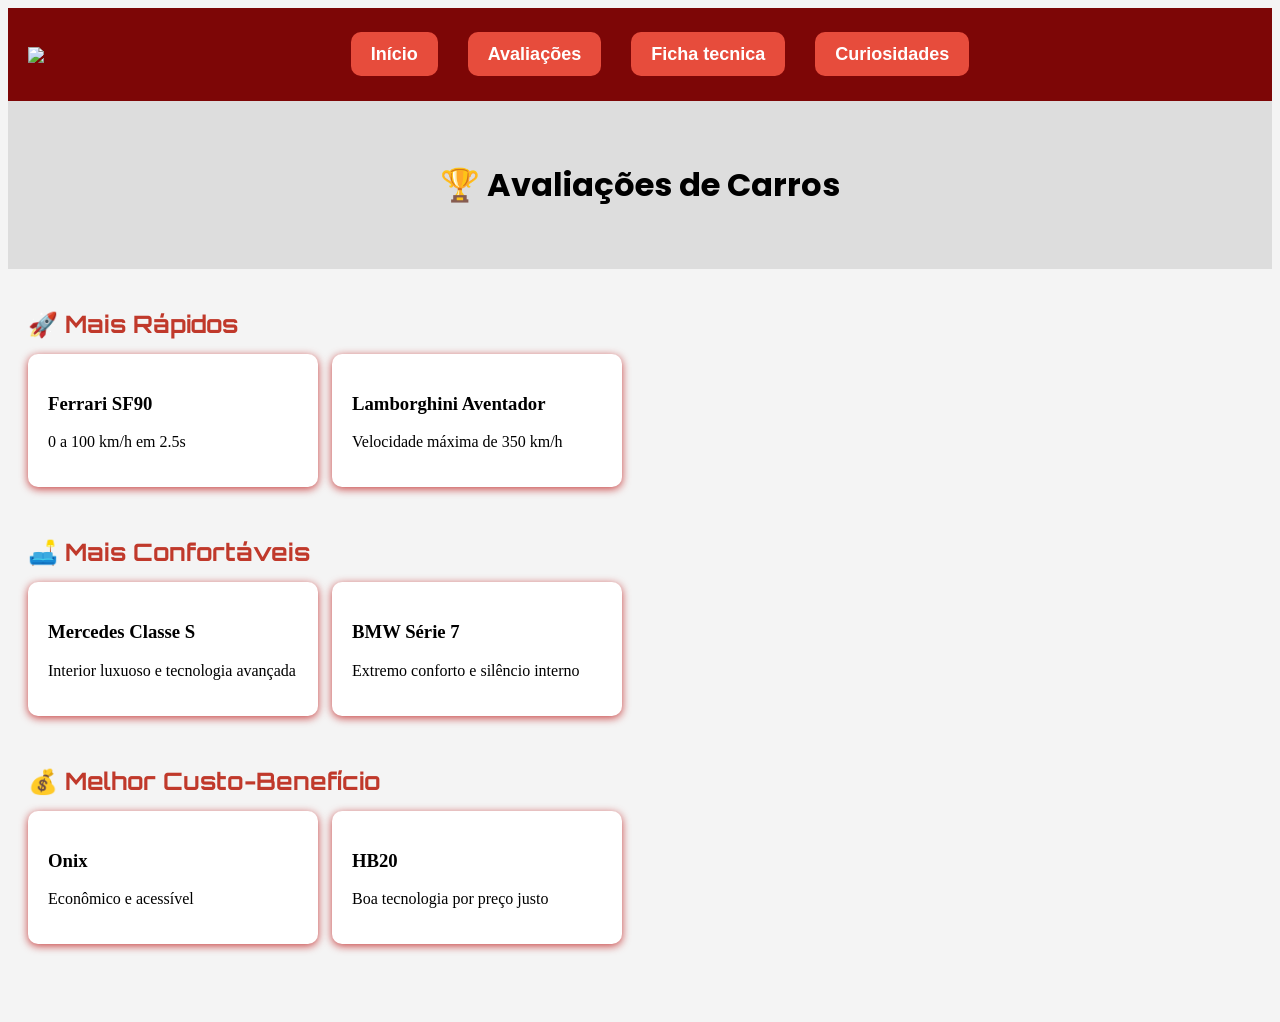
==== avaliações.html @ d596d3b8 "alterei a logo" ====
<!DOCTYPE html>
<html lang="pt-br">
<head>
    <meta charset="UTF-8">
    <title>Avaliações de Carros</title>
    <link rel="stylesheet" href="CSS/avaliacoes.css">
    <link rel="preconnect" href="https://fonts.googleapis.com">
<link rel="preconnect" href="https://fonts.gstatic.com" crossorigin>
<link href="https://fonts.googleapis.com/css2?family=Carattere&family=Carlito:ital,wght@0,400;0,700;1,400;1,700&family=Google+Sans:ital,opsz,wght@0,17..18,400..700;1,17..18,400..700&family=Inter:ital,opsz@0,14..32;1,14..32&family=Noto+Sans:ital,wght@0,100..900;1,100..900&family=Poppins:ital,wght@0,100;0,200;0,300;0,400;0,500;0,600;0,700;0,800;0,900;1,100;1,200;1,300;1,400;1,500;1,600;1,700;1,800;1,900&family=Roboto+Condensed:ital,wght@0,100..900;1,100..900&family=Roboto:ital,wght@0,100..900;1,100..900&display=swap" rel="stylesheet">
<link rel="preconnect" href="https://fonts.googleapis.com">
<link rel="preconnect" href="https://fonts.gstatic.com" crossorigin>
<link href="https://fonts.googleapis.com/css2?family=Carattere&family=Carlito:ital,wght@0,400;0,700;1,400;1,700&family=Google+Sans:ital,opsz,wght@0,17..18,400..700;1,17..18,400..700&family=Inter:ital,opsz@0,14..32;1,14..32&family=Noto+Sans:ital,wght@0,100..900;1,100..900&family=Orbitron:wght@400..900&family=Poppins:ital,wght@0,100;0,200;0,300;0,400;0,500;0,600;0,700;0,800;0,900;1,100;1,200;1,300;1,400;1,500;1,600;1,700;1,800;1,900&family=Roboto+Condensed:ital,wght@0,100..900;1,100..900&family=Roboto:ital,wght@0,100..900;1,100..900&display=swap" rel="stylesheet">
</head>
<body>

<header>
    <img src="Img/logo_site_carro-removebg-preview.png" class="logo">

    <nav>
        <ul>
            <li><a href="index.html">Início</a></li>
            <li><a href="avaliacoes.html">Avaliações</a></li>
            <li><a href="#">Ficha tecnica</a></li>
            <li><a href="#">Curiosidades</a></li>
        </ul>
    </nav>
</header>

<main>

    <h1 class="titulo">🏆 Avaliações de Carros</h1>

    <section class="avaliacoes">

        <!-- VELOCIDADE -->
        <div class="categoria">
            <h2>🚀 Mais Rápidos</h2>

            <div class="card">
                <h3>Ferrari SF90</h3>
                <p>0 a 100 km/h em 2.5s</p>
            </div>

            <div class="card">
                <h3>Lamborghini Aventador</h3>
                <p>Velocidade máxima de 350 km/h</p>
            </div>
        </div>

        <!-- CONFORTO -->
        <div class="categoria">
            <h2>🛋️ Mais Confortáveis</h2>

            <div class="card">
                <h3>Mercedes Classe S</h3>
                <p>Interior luxuoso e tecnologia avançada</p>
            </div>

            <div class="card">
                <h3>BMW Série 7</h3>
                <p>Extremo conforto e silêncio interno</p>
            </div>
        </div>

        <!-- CUSTO BENEFÍCIO -->
        <div class="categoria">
            <h2>💰 Melhor Custo-Benefício</h2>

            <div class="card">
                <h3>Onix</h3>
                <p>Econômico e acessível</p>
            </div>

            <div class="card">
                <h3>HB20</h3>
                <p>Boa tecnologia por preço justo</p>
            </div>
        </div>

    </section>

</main>

</body>
</html>
---- CSS/avaliacoes.css ----
/* Título */
.titulo {
    text-align: center;
    margin: 0;
    font-family: 'Poppins';
    padding: 60px 20px;
    background-color: #ddd;
}

body {
    background-color: #f4f4f4;
}

header {
    background-color: #7d0606;
    padding: 20px;
    position: relative;
}

.logo {
    width: 250px;
    height: auto;
    position: absolute;
    left: 20px;
    top: 50%;
    transform: translateY(-50%);
}

/* Seção geral */
.avaliacoes {
    padding: 20px;
}

/* Categoria */
.categoria {
    margin-bottom: 40px;
}

/* Título da categoria */
.categoria h2 {
    color: #c0392b;
    margin-bottom: 15px;
}

/* Cards */
.card {
    background-color: white;
    padding: 20px;
    margin-bottom: 10px;
    border-radius: 10px;
    width: 250px;
    box-shadow: 0px 2px 8px rgba(186, 5, 5, 0.748);
    display: inline-block;
    margin-right: 10px;
    transition: 0.3s;
}

/* Hover */
.card:hover {
    transform: scale(1.05);
}

nav ul {
    display: flex;
    justify-content: center;
    list-style: none; 
    gap: 30px;
    text-decoration: none;
    color: white;
}

nav ul li a {
    text-decoration: none;
    color: white;
    background-color: #e74c3c;
    padding: 12px 20px;
    font-size: 18px;
    font-weight: bold;
    font-family: Sans-serif;
    border-radius: 10px;
    transition: 0.3s;
}

nav ul li a:hover {
    background-color: #922b21;
    box-shadow: 0px 4px 12px rgba(0,0,0,0.4);
}

.categoria h2 {
    font-family: 'Orbitron';
    transition: 0.3s;
}

.categoria h2:hover {
    color: #7d0606;
    transform: translateX(10px);
}

@keyframes fadeDown {
    from {
        opacity: 0;
        transform: translateY(-30px);
    }
    to {
        opacity: 1;
        transform: translateY(0);
    }
}

.titulo {
    animation: fadeDown 1s ease;
}

@keyframes aparecer {
    from {
        opacity: 0;
        transform: translateY(30px);
    }
    to {
        opacity: 1;
        transform: translateY(0);
    }
}

.card {
    animation: aparecer 0.8s ease;
}

@keyframes slideDown {
    from {
        transform: translateY(-100%);
        opacity: 0;
    }
    to {
        transform: translateY(0);
        opacity: 1;
    }
}

header {
    animation: slideDown 1s ease;
}
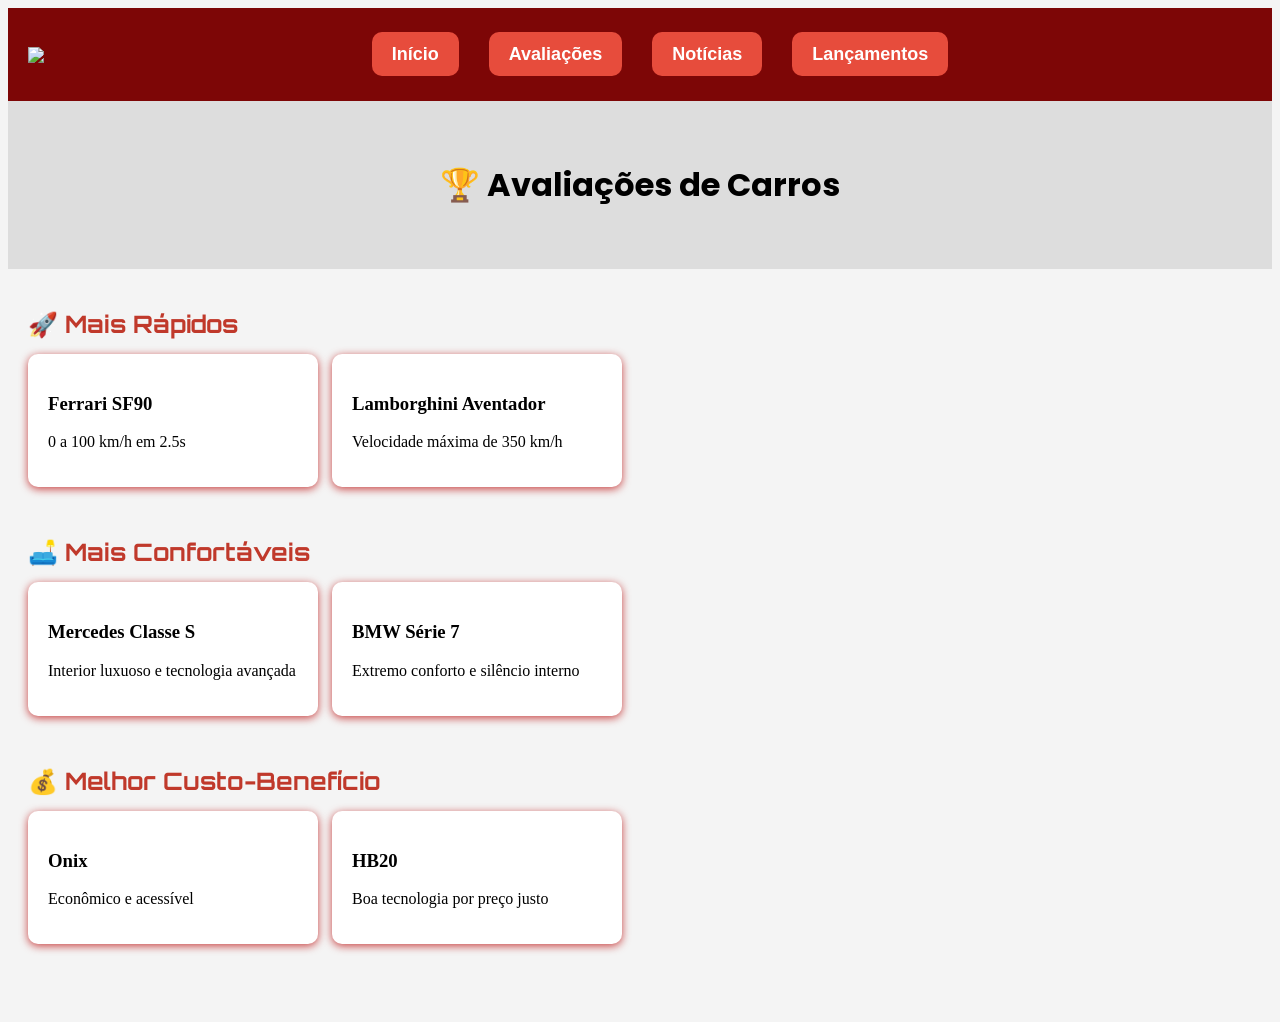
==== commit 6afad4c2: "alterei a logo" ====
--- a/avaliações.html
+++ b/avaliações.html
@@ -20,8 +20,8 @@
         <ul>
             <li><a href="index.html">Início</a></li>
             <li><a href="avaliacoes.html">Avaliações</a></li>
-            <li><a href="#">Ficha tecnica</a></li>
-            <li><a href="#">Curiosidades</a></li>
+            <li><a href="#">Notícias</a></li>
+            <li><a href="#">Lançamentos</a></li>
         </ul>
     </nav>
 </header>
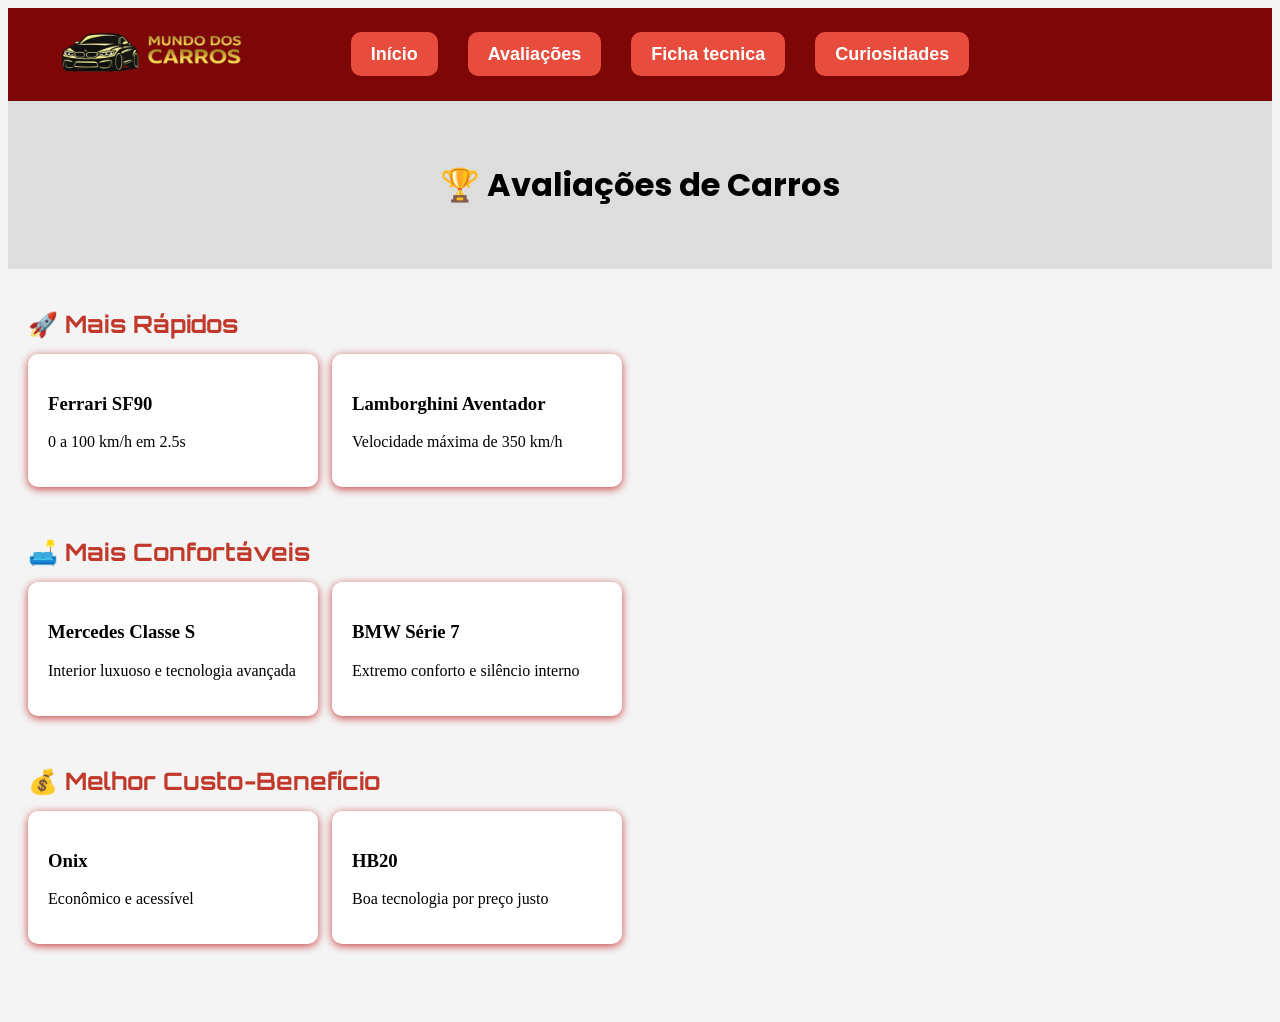
==== commit b9237261: "Merge branch 'Kaua-TelaAvaliações'" ====
--- a/avaliações.html
+++ b/avaliações.html
@@ -20,8 +20,8 @@
         <ul>
             <li><a href="index.html">Início</a></li>
             <li><a href="avaliacoes.html">Avaliações</a></li>
-            <li><a href="#">Notícias</a></li>
-            <li><a href="#">Lançamentos</a></li>
+            <li><a href="#">Ficha tecnica</a></li>
+            <li><a href="#">Curiosidades</a></li>
         </ul>
     </nav>
 </header>
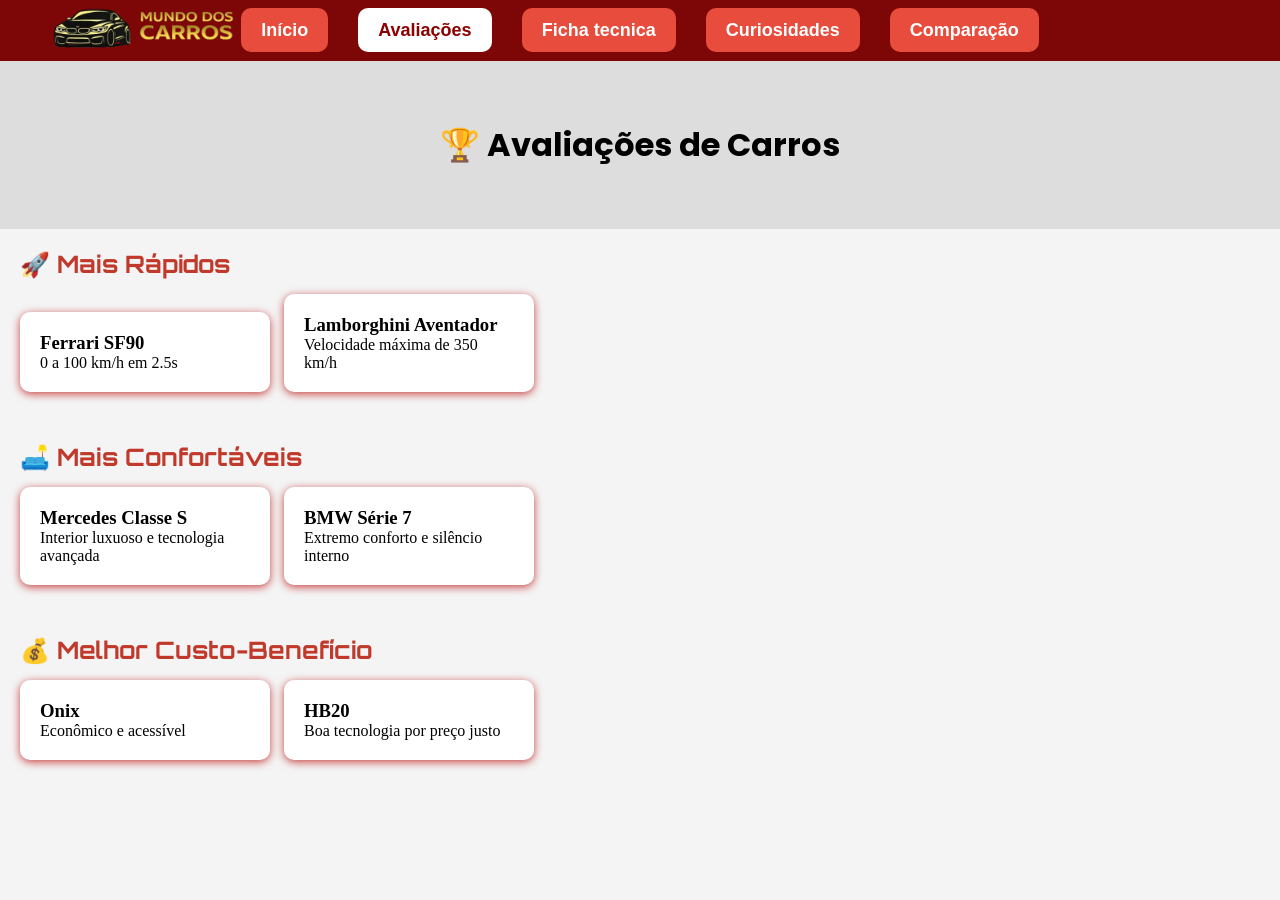
==== commit 56f4be86: "padronizando nav bar" ====
--- a/avaliações.html
+++ b/avaliações.html
@@ -19,9 +19,10 @@
     <nav>
         <ul>
             <li><a href="index.html">Início</a></li>
-            <li><a href="avaliacoes.html">Avaliações</a></li>
-            <li><a href="#">Ficha tecnica</a></li>
-            <li><a href="#">Curiosidades</a></li>
+            <li><a href="avaliações.html" class="active">Avaliações</a></li>
+            <li><a href="ficha-tecnica.html">Ficha tecnica</a></li>
+            <li><a href="curiosidade.html">Curiosidades</a></li>
+            <li><a href="comparar.html">Comparação</a></li>
         </ul>
     </nav>
 </header>
--- a/CSS/avaliacoes.css
+++ b/CSS/avaliacoes.css
@@ -1,3 +1,9 @@
+* {
+  margin: 0;
+  padding: 0;
+  box-sizing: border-box;
+}
+
 /* Título */
 .titulo {
     text-align: center;
@@ -139,4 +145,9 @@
 
 header {
     animation: slideDown 1s ease;
+}
+
+.active {
+  background: white !important;
+  color: #8B0000 !important;
 }
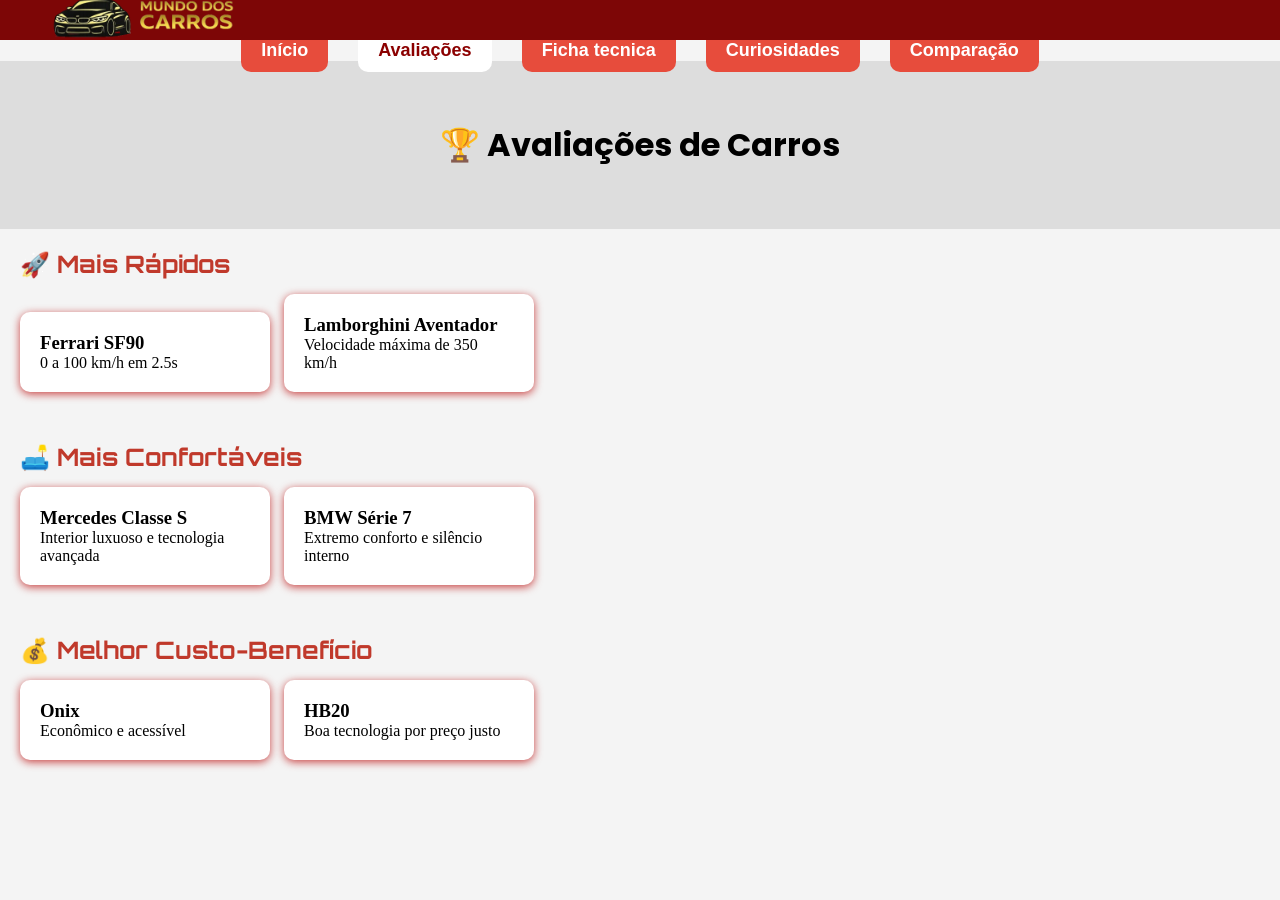
==== commit 01a8c02a: "**" ====
--- a/avaliações.html
+++ b/avaliações.html
@@ -14,7 +14,7 @@
 <body>
 
 <header>
-    <img src="Img/logo_site_carro-removebg-preview.png" class="logo">
+    <a href="index.html"><img src="Img/logo_site_carro-removebg-preview.png" class="logo"></header></a>
 
     <nav>
         <ul>
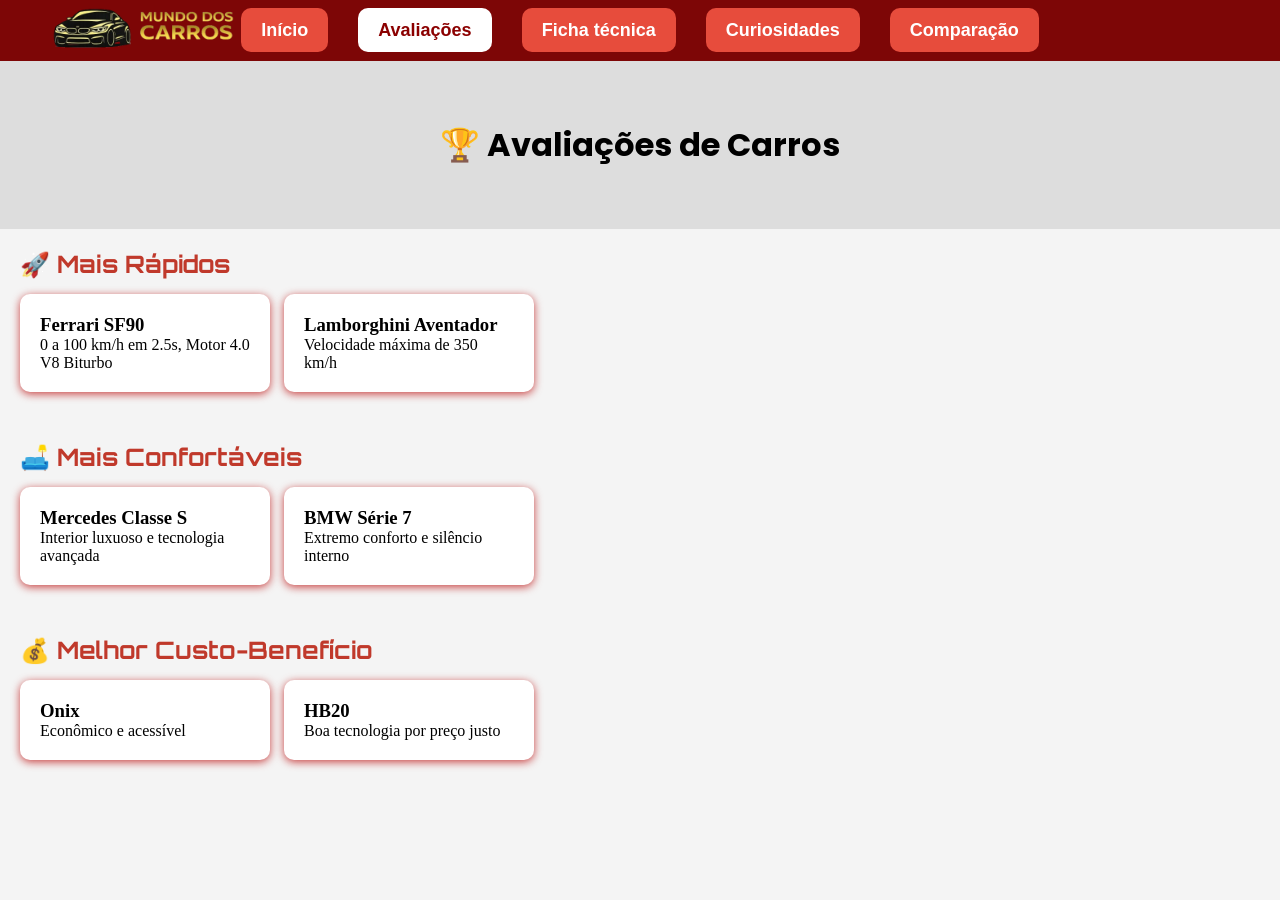
==== commit d54793a3: "commit final" ====
--- a/avaliações.html
+++ b/avaliações.html
@@ -14,13 +14,15 @@
 <body>
 
 <header>
-    <a href="index.html"><img src="Img/logo_site_carro-removebg-preview.png" class="logo"></header></a>
+    <a href="index.html">
+        <img src="Img/logo_site_carro-removebg-preview.png" class="logo" alt="Logo">
+    </a>
 
     <nav>
         <ul>
             <li><a href="index.html">Início</a></li>
             <li><a href="avaliações.html" class="active">Avaliações</a></li>
-            <li><a href="ficha-tecnica.html">Ficha tecnica</a></li>
+            <li><a href="ficha-tecnica.html">Ficha técnica</a></li>
             <li><a href="curiosidade.html">Curiosidades</a></li>
             <li><a href="comparar.html">Comparação</a></li>
         </ul>
@@ -39,7 +41,7 @@
 
             <div class="card">
                 <h3>Ferrari SF90</h3>
-                <p>0 a 100 km/h em 2.5s</p>
+                <p>0 a 100 km/h em 2.5s, Motor 4.0 V8 Biturbo</p>
             </div>
 
             <div class="card">
--- a/CSS/avaliacoes.css
+++ b/CSS/avaliacoes.css
@@ -1,28 +1,33 @@
+/* ===================== */
+/* Reset básico */
+/* ===================== */
 * {
-  margin: 0;
-  padding: 0;
-  box-sizing: border-box;
-}
-
-/* Título */
-.titulo {
-    text-align: center;
     margin: 0;
-    font-family: 'Poppins';
-    padding: 60px 20px;
-    background-color: #ddd;
-}
-
+    padding: 0;
+    box-sizing: border-box;
+}
+
+/* ===================== */
+/* Corpo da página */
+/* ===================== */
 body {
     background-color: #f4f4f4;
 }
 
+/* ===================== */
+/* Header */
+/* ===================== */
 header {
+    display: flex;
+    align-items: center;
+    justify-content: center;
     background-color: #7d0606;
     padding: 20px;
     position: relative;
-}
-
+    animation: slideDown 1s ease;
+}
+
+/* Logo */
 .logo {
     width: 250px;
     height: auto;
@@ -32,49 +37,20 @@
     transform: translateY(-50%);
 }
 
-/* Seção geral */
-.avaliacoes {
-    padding: 20px;
-}
-
-/* Categoria */
-.categoria {
-    margin-bottom: 40px;
-}
-
-/* Título da categoria */
-.categoria h2 {
-    color: #c0392b;
-    margin-bottom: 15px;
-}
-
-/* Cards */
-.card {
-    background-color: white;
-    padding: 20px;
-    margin-bottom: 10px;
-    border-radius: 10px;
-    width: 250px;
-    box-shadow: 0px 2px 8px rgba(186, 5, 5, 0.748);
-    display: inline-block;
-    margin-right: 10px;
-    transition: 0.3s;
-}
-
-/* Hover */
-.card:hover {
-    transform: scale(1.05);
-}
+/* ===================== */
+/* Navegação */
+/* ===================== */
+
+
 
 nav ul {
     display: flex;
     justify-content: center;
-    list-style: none; 
+    list-style: none;
     gap: 30px;
-    text-decoration: none;
-    color: white;
-}
-
+}
+
+/* Links do menu */
 nav ul li a {
     text-decoration: none;
     color: white;
@@ -82,26 +58,88 @@
     padding: 12px 20px;
     font-size: 18px;
     font-weight: bold;
-    font-family: Sans-serif;
+    font-family: sans-serif;
     border-radius: 10px;
     transition: 0.3s;
 }
 
+/* Hover dos links */
 nav ul li a:hover {
     background-color: #922b21;
-    box-shadow: 0px 4px 12px rgba(0,0,0,0.4);
-}
-
+    box-shadow: 0px 4px 12px rgba(0, 0, 0, 0.4);
+}
+
+/* ===================== */
+/* Título principal */
+/* ===================== */
+.titulo {
+    text-align: center;
+    font-family: 'Poppins', sans-serif;
+    padding: 60px 20px;
+    background-color: #ddd;
+    animation: fadeDown 1s ease;
+}
+
+/* ===================== */
+/* Seção de avaliações */
+/* ===================== */
+.avaliacoes {
+    padding: 20px;
+}
+
+/* Categoria */
+.categoria {
+    margin-bottom: 40px;
+}
+
+/* Título da categoria */
 .categoria h2 {
-    font-family: 'Orbitron';
+    font-family: 'Orbitron', sans-serif;
+    color: #c0392b;
+    margin-bottom: 15px;
     transition: 0.3s;
 }
 
+/* Hover no título */
 .categoria h2:hover {
     color: #7d0606;
     transform: translateX(10px);
 }
 
+/* ===================== */
+/* Cards */
+/* ===================== */
+.card {
+    display: inline-block;
+    width: 250px;
+    padding: 20px;
+    margin-bottom: 10px;
+    margin-right: 10px;
+
+    background-color: white;
+    border-radius: 10px;
+    box-shadow: 0px 2px 8px rgba(186, 5, 5, 0.748);
+
+    transition: 0.3s;
+    animation: aparecer 0.8s ease;
+}
+
+/* Hover dos cards */
+.card:hover {
+    transform: scale(1.05);
+}
+
+/* ===================== */
+/* Estado ativo */
+/* ===================== */
+.active {
+    background: white !important;
+    color: #8B0000 !important;
+}
+
+/* ===================== */
+/* Animações */
+/* ===================== */
 @keyframes fadeDown {
     from {
         opacity: 0;
@@ -113,10 +151,6 @@
     }
 }
 
-.titulo {
-    animation: fadeDown 1s ease;
-}
-
 @keyframes aparecer {
     from {
         opacity: 0;
@@ -128,10 +162,6 @@
     }
 }
 
-.card {
-    animation: aparecer 0.8s ease;
-}
-
 @keyframes slideDown {
     from {
         transform: translateY(-100%);
@@ -143,11 +173,69 @@
     }
 }
 
-header {
-    animation: slideDown 1s ease;
-}
-
-.active {
-  background: white !important;
-  color: #8B0000 !important;
+@media (max-width: 900px) {
+    /* Ajuste do Header para telas médias */
+    header {
+        flex-direction: column; /* Empilha logo e menu */
+        padding: 60px 20px 20px 20px; /* Dá espaço para a logo no topo */
+    }
+
+    .logo {
+        position: relative; /* Sai do modo "por cima de tudo" */
+        left: auto;
+        top: auto;
+        transform: none;
+        margin-bottom: 20px;
+        display: block;
+        margin-left: auto;
+        margin-right: auto;
+        width: 180px; /* Diminui a logo no celular */
+    }
+
+    .login-btn{
+        bottom: 80%;
+    }
+
+    nav ul {
+        gap: 20px; /* Diminui espaço entre botões */
+        flex-wrap: wrap; /* Permite que os botões quebrem linha */
+    }
+
+    nav ul li a {
+        padding: 8px 15px;
+        font-size: 14px;
+    }
+}
+
+@media (max-width: 600px) {
+    /* Filtros e Cards em celulares pequenos */
+    .filtros {
+        padding: 10px;
+        justify-content: center;
+    }
+
+    .filtros input, 
+    .filtros select, 
+    .filtros button {
+        width: 100%; /* Ocupa a largura toda no celular */
+    }
+
+    .lista {
+        padding: 0 15px;
+    }
+
+    .card {
+        flex-direction: column; /* Imagem em cima, texto embaixo */
+        align-items: flex-start;
+        text-align: center;
+    }
+
+    .imagem {
+        width: 100%; /* Imagem ocupa o card todo */
+        height: 150px;
+    }
+
+    .info {
+        width: 100%;
+    }
 }
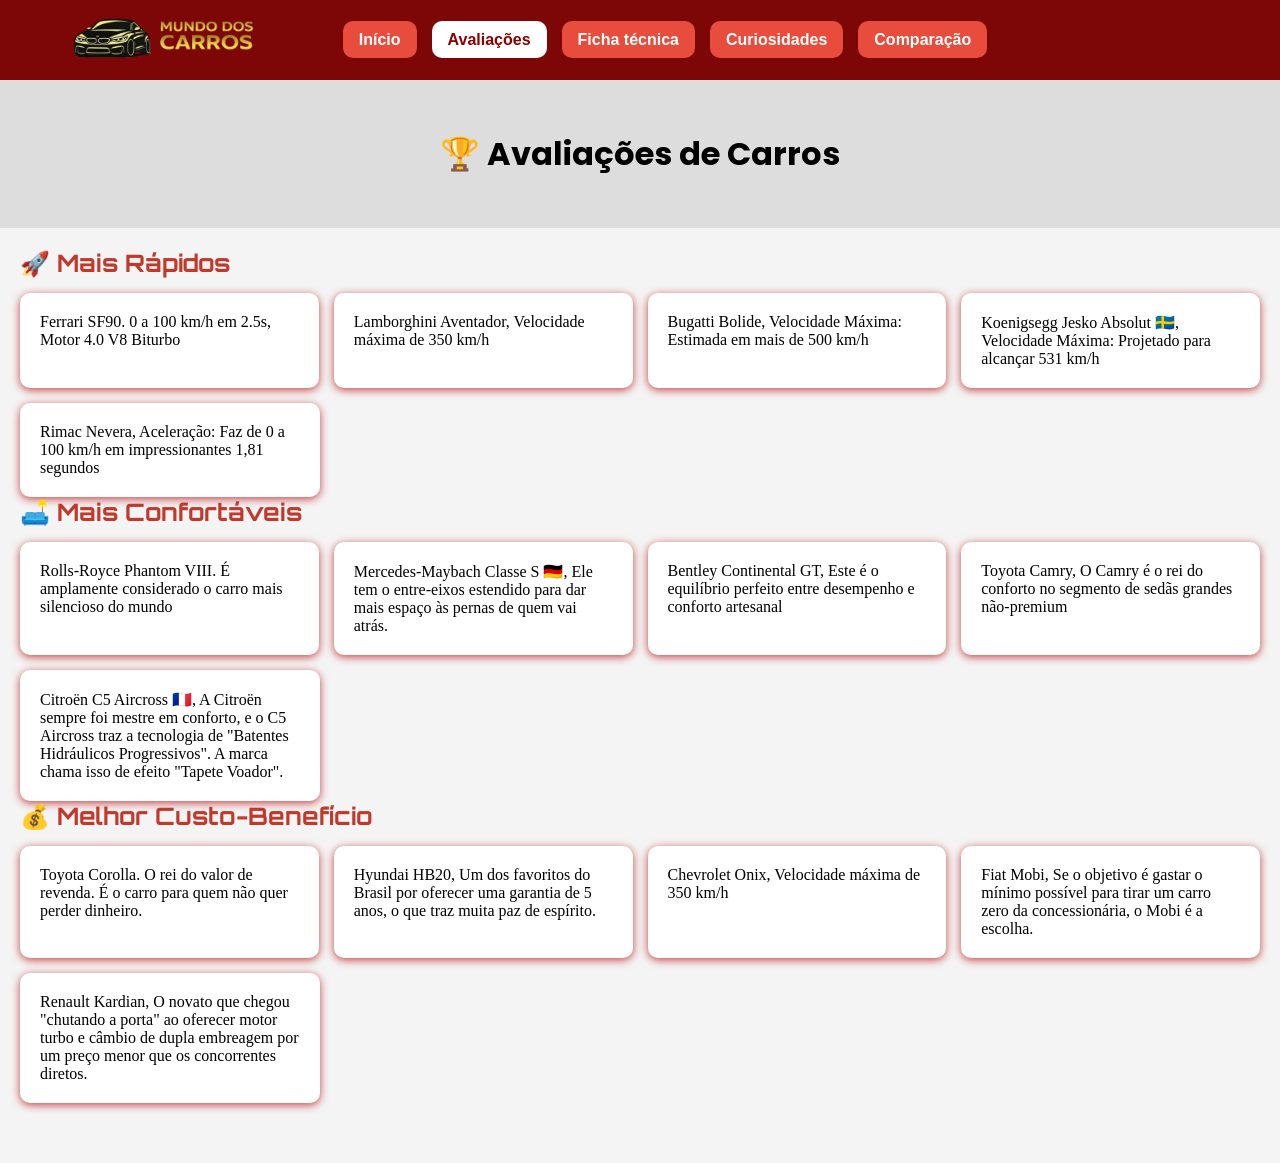
==== commit f2295e22: "." ====
--- a/avaliações.html
+++ b/avaliações.html
@@ -39,45 +39,42 @@
         <div class="categoria">
             <h2>🚀 Mais Rápidos</h2>
 
-            <div class="card">
-                <h3>Ferrari SF90</h3>
-                <p>0 a 100 km/h em 2.5s, Motor 4.0 V8 Biturbo</p>
-            </div>
-
-            <div class="card">
-                <h3>Lamborghini Aventador</h3>
-                <p>Velocidade máxima de 350 km/h</p>
-            </div>
+            <div class="cards">
+            <div class="card">Ferrari SF90. 0 a 100 km/h em 2.5s, Motor 4.0 V8 Biturbo</div>
+            <div class="card">Lamborghini Aventador, Velocidade máxima de 350 km/h</div>
+            <div class="card">Bugatti Bolide, Velocidade Máxima: Estimada em mais de 500 km/h</div>
+            <div class="card">Koenigsegg Jesko Absolut 🇸🇪, Velocidade Máxima: Projetado para alcançar 531 km/h</div>
+            <div class="card">Rimac Nevera, Aceleração: Faz de 0 a 100 km/h em impressionantes 1,81 segundos</div>
+                
         </div>
 
+           
+
+
         <!-- CONFORTO -->
-        <div class="categoria">
+       <div class="categoria">
             <h2>🛋️ Mais Confortáveis</h2>
 
-            <div class="card">
-                <h3>Mercedes Classe S</h3>
-                <p>Interior luxuoso e tecnologia avançada</p>
-            </div>
-
-            <div class="card">
-                <h3>BMW Série 7</h3>
-                <p>Extremo conforto e silêncio interno</p>
-            </div>
+            <div class="cards">
+            <div class="card">Rolls-Royce Phantom VIII. É amplamente considerado o carro mais silencioso do mundo</div>
+            <div class="card">Mercedes-Maybach Classe S 🇩🇪, Ele tem o entre-eixos estendido para dar mais espaço às pernas de quem vai atrás.</div>
+            <div class="card">Bentley Continental GT, Este é o equilíbrio perfeito entre desempenho e conforto artesanal</div>
+            <div class="card">Toyota Camry, O Camry é o rei do conforto no segmento de sedãs grandes não-premium</div>
+            <div class="card">Citroën C5 Aircross 🇫🇷, A Citroën sempre foi mestre em conforto, e o C5 Aircross traz a tecnologia de "Batentes Hidráulicos Progressivos". A marca chama isso de efeito "Tapete Voador".</div>
+                
         </div>
 
         <!-- CUSTO BENEFÍCIO -->
-        <div class="categoria">
+       <div class="categoria">
             <h2>💰 Melhor Custo-Benefício</h2>
 
-            <div class="card">
-                <h3>Onix</h3>
-                <p>Econômico e acessível</p>
-            </div>
-
-            <div class="card">
-                <h3>HB20</h3>
-                <p>Boa tecnologia por preço justo</p>
-            </div>
+            <div class="cards">
+            <div class="card">Toyota Corolla. O rei do valor de revenda. É o carro para quem não quer perder dinheiro.</div>
+            <div class="card">Hyundai HB20, Um dos favoritos do Brasil por oferecer uma garantia de 5 anos, o que traz muita paz de espírito.</div>
+            <div class="card">Chevrolet Onix, Velocidade máxima de 350 km/h</div>
+            <div class="card">Fiat Mobi, Se o objetivo é gastar o mínimo possível para tirar um carro zero da concessionária, o Mobi é a escolha.</div>
+            <div class="card">Renault Kardian, O novato que chegou "chutando a porta" ao oferecer motor turbo e câmbio de dupla embreagem por um preço menor que os concorrentes diretos.</div>
+                
         </div>
 
     </section>
--- a/CSS/avaliacoes.css
+++ b/CSS/avaliacoes.css
@@ -1,241 +1,213 @@
-/* ===================== */
-/* Reset básico */
-/* ===================== */
 * {
-    margin: 0;
-    padding: 0;
-    box-sizing: border-box;
-}
-
-/* ===================== */
-/* Corpo da página */
-/* ===================== */
+  margin: 0;
+  padding: 0;
+  box-sizing: border-box;
+}
+
 body {
-    background-color: #f4f4f4;
-}
-
-/* ===================== */
-/* Header */
-/* ===================== */
+  background-color: #f4f4f4;
+}
+
 header {
-    display: flex;
-    align-items: center;
+  background-color: #7d0606;
+  padding: 0 40px; 
+  display: flex;
+  align-items: center;
+  justify-content: space-between;
+  height: 80px; 
+  overflow: visible; 
+  animation: slideDown 1s ease;
+}
+
+.logo {
+  width: 250px; 
+  height: auto;
+  margin-top: 5px;
+  flex-shrink: 0; 
+}
+
+/* MENU */
+
+nav {
+  flex: 1;
+  display: flex;
+  justify-content: center;
+  margin-right: 200px; 
+}
+
+nav ul {
+  display: flex;
+  list-style: none;
+  gap: 15px; 
+}
+
+nav ul li a {
+  text-decoration: none;
+  color: white;
+  background-color: #e74c3c;
+  padding: 10px 16px;
+  font-size: 16px;
+  font-weight: bold;
+  font-family: sans-serif;
+  border-radius: 10px;
+  transition: 0.3s;
+}
+
+nav ul li a:hover {
+  background-color: #922b21;
+  box-shadow: 0px 4px 12px rgba(0,0,0,0.4);
+}
+
+.active {
+  background: white !important;
+  color: #8B0000 !important;
+}
+
+/* TITULO */
+.titulo {
+  text-align: center;
+  font-family: 'Poppins';
+  padding: 50px 20px;
+  background-color: #ddd;
+}
+
+/* SEÇÃO */
+.avaliacoes {
+  padding: 20px;
+}
+
+/* CATEGORIA */
+.categoria {
+  margin-bottom: 40px;
+}
+
+.categoria h2 {
+  color: #c0392b;
+  margin-bottom: 15px;
+  font-family: 'Orbitron';
+  transition: 0.3s;
+}
+
+.categoria h2:hover {
+  color: #7d0606;
+  transform: translateX(10px);
+}
+
+.cards {
+  display: flex;
+  flex-wrap: wrap;
+  gap: 15px;
+}
+
+.card {
+  background-color: white;
+  padding: 20px;
+  border-radius: 10px;
+  flex: 1 1 250px; 
+  max-width: 300px;
+  box-shadow: 0px 2px 8px rgba(186, 5, 5, 0.748);
+  transition: 0.3s;
+}
+
+.card:hover {
+  transform: scale(1.05);
+}
+
+/* ANIMAÇÕES */
+@keyframes fadeDown {
+  from {
+    opacity: 0;
+    transform: translateY(-30px);
+  }
+  to {
+    opacity: 1;
+    transform: translateY(0);
+  }
+}
+
+.titulo {
+  animation: fadeDown 1s ease;
+}
+
+@keyframes aparecer {
+  from {
+    opacity: 0;
+    transform: translateY(30px);
+  }
+  to {
+    opacity: 1;
+    transform: translateY(0);
+  }
+}
+
+.card {
+  animation: aparecer 0.8s ease;
+}
+
+@keyframes slideDown {
+  from {
+    transform: translateY(-100%);
+    opacity: 0;
+  }
+  to {
+    transform: translateY(0);
+    opacity: 1;
+  }
+}
+
+header {
+  animation: slideDown 1s ease;
+}
+
+
+@media (max-width: 768px) {
+
+  header {
+    flex-direction: column;
+    gap: 15px;
+  }
+
+  .logo {
+    width: 160px;
+  }
+
+  nav ul {
+    gap: 10px;
+  }
+
+  nav ul li a {
+    font-size: 14px;
+    padding: 8px 12px;
+  }
+
+  .titulo {
+    font-size: 22px;
+    padding: 40px 15px;
+  }
+
+}
+
+
+@media (max-width: 1024px) {
+  nav {
+    margin-right: 0; 
+  }
+}
+
+@media (max-width: 768px) {
+  header {
+    flex-direction: column;
+    padding: 15px;
+    height: auto; 
+  }
+
+  nav {
+    margin-right: 0;
+  }
+
+  nav ul {
+    padding: 10px 0;
     justify-content: center;
-    background-color: #7d0606;
-    padding: 20px;
-    position: relative;
-    animation: slideDown 1s ease;
-}
-
-/* Logo */
-.logo {
-    width: 250px;
-    height: auto;
-    position: absolute;
-    left: 20px;
-    top: 50%;
-    transform: translateY(-50%);
-}
-
-/* ===================== */
-/* Navegação */
-/* ===================== */
-
-
-
-nav ul {
-    display: flex;
-    justify-content: center;
-    list-style: none;
-    gap: 30px;
-}
-
-/* Links do menu */
-nav ul li a {
-    text-decoration: none;
-    color: white;
-    background-color: #e74c3c;
-    padding: 12px 20px;
-    font-size: 18px;
-    font-weight: bold;
-    font-family: sans-serif;
-    border-radius: 10px;
-    transition: 0.3s;
-}
-
-/* Hover dos links */
-nav ul li a:hover {
-    background-color: #922b21;
-    box-shadow: 0px 4px 12px rgba(0, 0, 0, 0.4);
-}
-
-/* ===================== */
-/* Título principal */
-/* ===================== */
-.titulo {
-    text-align: center;
-    font-family: 'Poppins', sans-serif;
-    padding: 60px 20px;
-    background-color: #ddd;
-    animation: fadeDown 1s ease;
-}
-
-/* ===================== */
-/* Seção de avaliações */
-/* ===================== */
-.avaliacoes {
-    padding: 20px;
-}
-
-/* Categoria */
-.categoria {
-    margin-bottom: 40px;
-}
-
-/* Título da categoria */
-.categoria h2 {
-    font-family: 'Orbitron', sans-serif;
-    color: #c0392b;
-    margin-bottom: 15px;
-    transition: 0.3s;
-}
-
-/* Hover no título */
-.categoria h2:hover {
-    color: #7d0606;
-    transform: translateX(10px);
-}
-
-/* ===================== */
-/* Cards */
-/* ===================== */
-.card {
-    display: inline-block;
-    width: 250px;
-    padding: 20px;
-    margin-bottom: 10px;
-    margin-right: 10px;
-
-    background-color: white;
-    border-radius: 10px;
-    box-shadow: 0px 2px 8px rgba(186, 5, 5, 0.748);
-
-    transition: 0.3s;
-    animation: aparecer 0.8s ease;
-}
-
-/* Hover dos cards */
-.card:hover {
-    transform: scale(1.05);
-}
-
-/* ===================== */
-/* Estado ativo */
-/* ===================== */
-.active {
-    background: white !important;
-    color: #8B0000 !important;
-}
-
-/* ===================== */
-/* Animações */
-/* ===================== */
-@keyframes fadeDown {
-    from {
-        opacity: 0;
-        transform: translateY(-30px);
-    }
-    to {
-        opacity: 1;
-        transform: translateY(0);
-    }
-}
-
-@keyframes aparecer {
-    from {
-        opacity: 0;
-        transform: translateY(30px);
-    }
-    to {
-        opacity: 1;
-        transform: translateY(0);
-    }
-}
-
-@keyframes slideDown {
-    from {
-        transform: translateY(-100%);
-        opacity: 0;
-    }
-    to {
-        transform: translateY(0);
-        opacity: 1;
-    }
-}
-
-@media (max-width: 900px) {
-    /* Ajuste do Header para telas médias */
-    header {
-        flex-direction: column; /* Empilha logo e menu */
-        padding: 60px 20px 20px 20px; /* Dá espaço para a logo no topo */
-    }
-
-    .logo {
-        position: relative; /* Sai do modo "por cima de tudo" */
-        left: auto;
-        top: auto;
-        transform: none;
-        margin-bottom: 20px;
-        display: block;
-        margin-left: auto;
-        margin-right: auto;
-        width: 180px; /* Diminui a logo no celular */
-    }
-
-    .login-btn{
-        bottom: 80%;
-    }
-
-    nav ul {
-        gap: 20px; /* Diminui espaço entre botões */
-        flex-wrap: wrap; /* Permite que os botões quebrem linha */
-    }
-
-    nav ul li a {
-        padding: 8px 15px;
-        font-size: 14px;
-    }
-}
-
-@media (max-width: 600px) {
-    /* Filtros e Cards em celulares pequenos */
-    .filtros {
-        padding: 10px;
-        justify-content: center;
-    }
-
-    .filtros input, 
-    .filtros select, 
-    .filtros button {
-        width: 100%; /* Ocupa a largura toda no celular */
-    }
-
-    .lista {
-        padding: 0 15px;
-    }
-
-    .card {
-        flex-direction: column; /* Imagem em cima, texto embaixo */
-        align-items: flex-start;
-        text-align: center;
-    }
-
-    .imagem {
-        width: 100%; /* Imagem ocupa o card todo */
-        height: 150px;
-    }
-
-    .info {
-        width: 100%;
-    }
+    flex-wrap: wrap; 
+  }
 }
